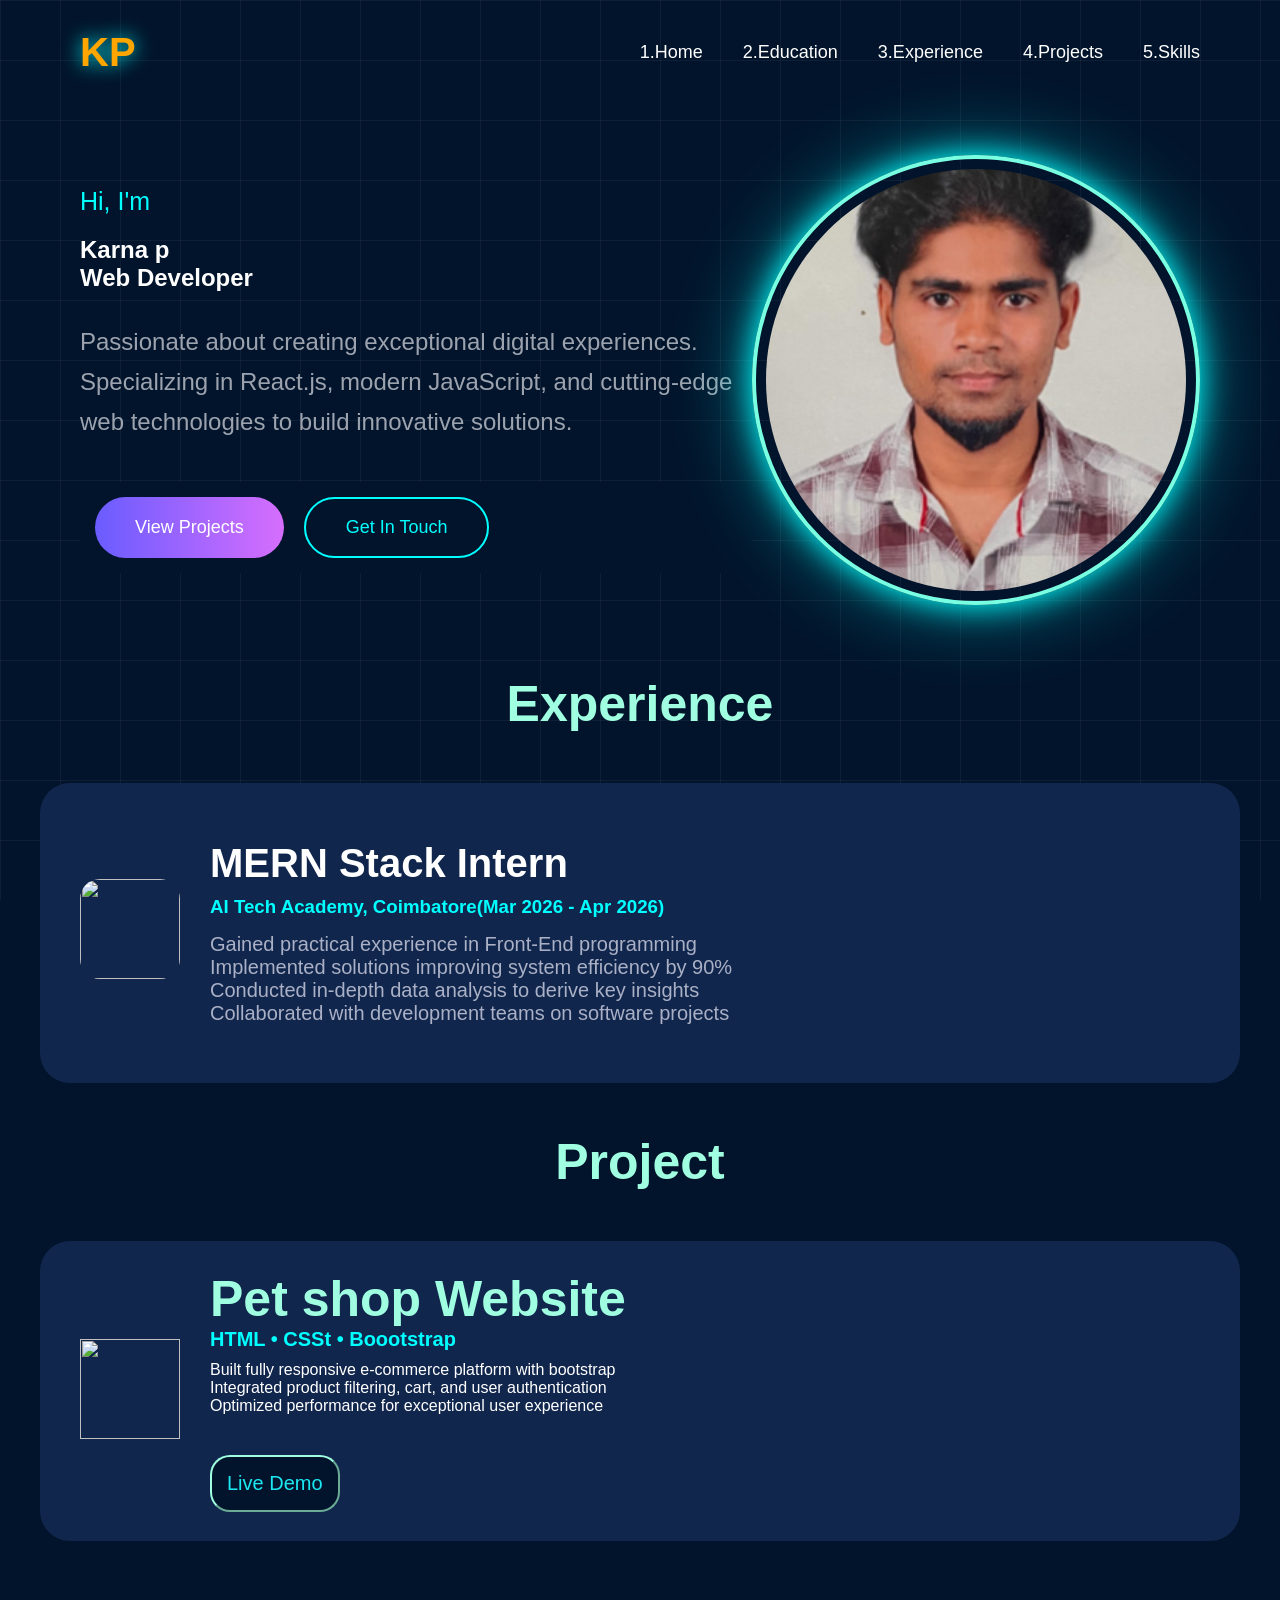
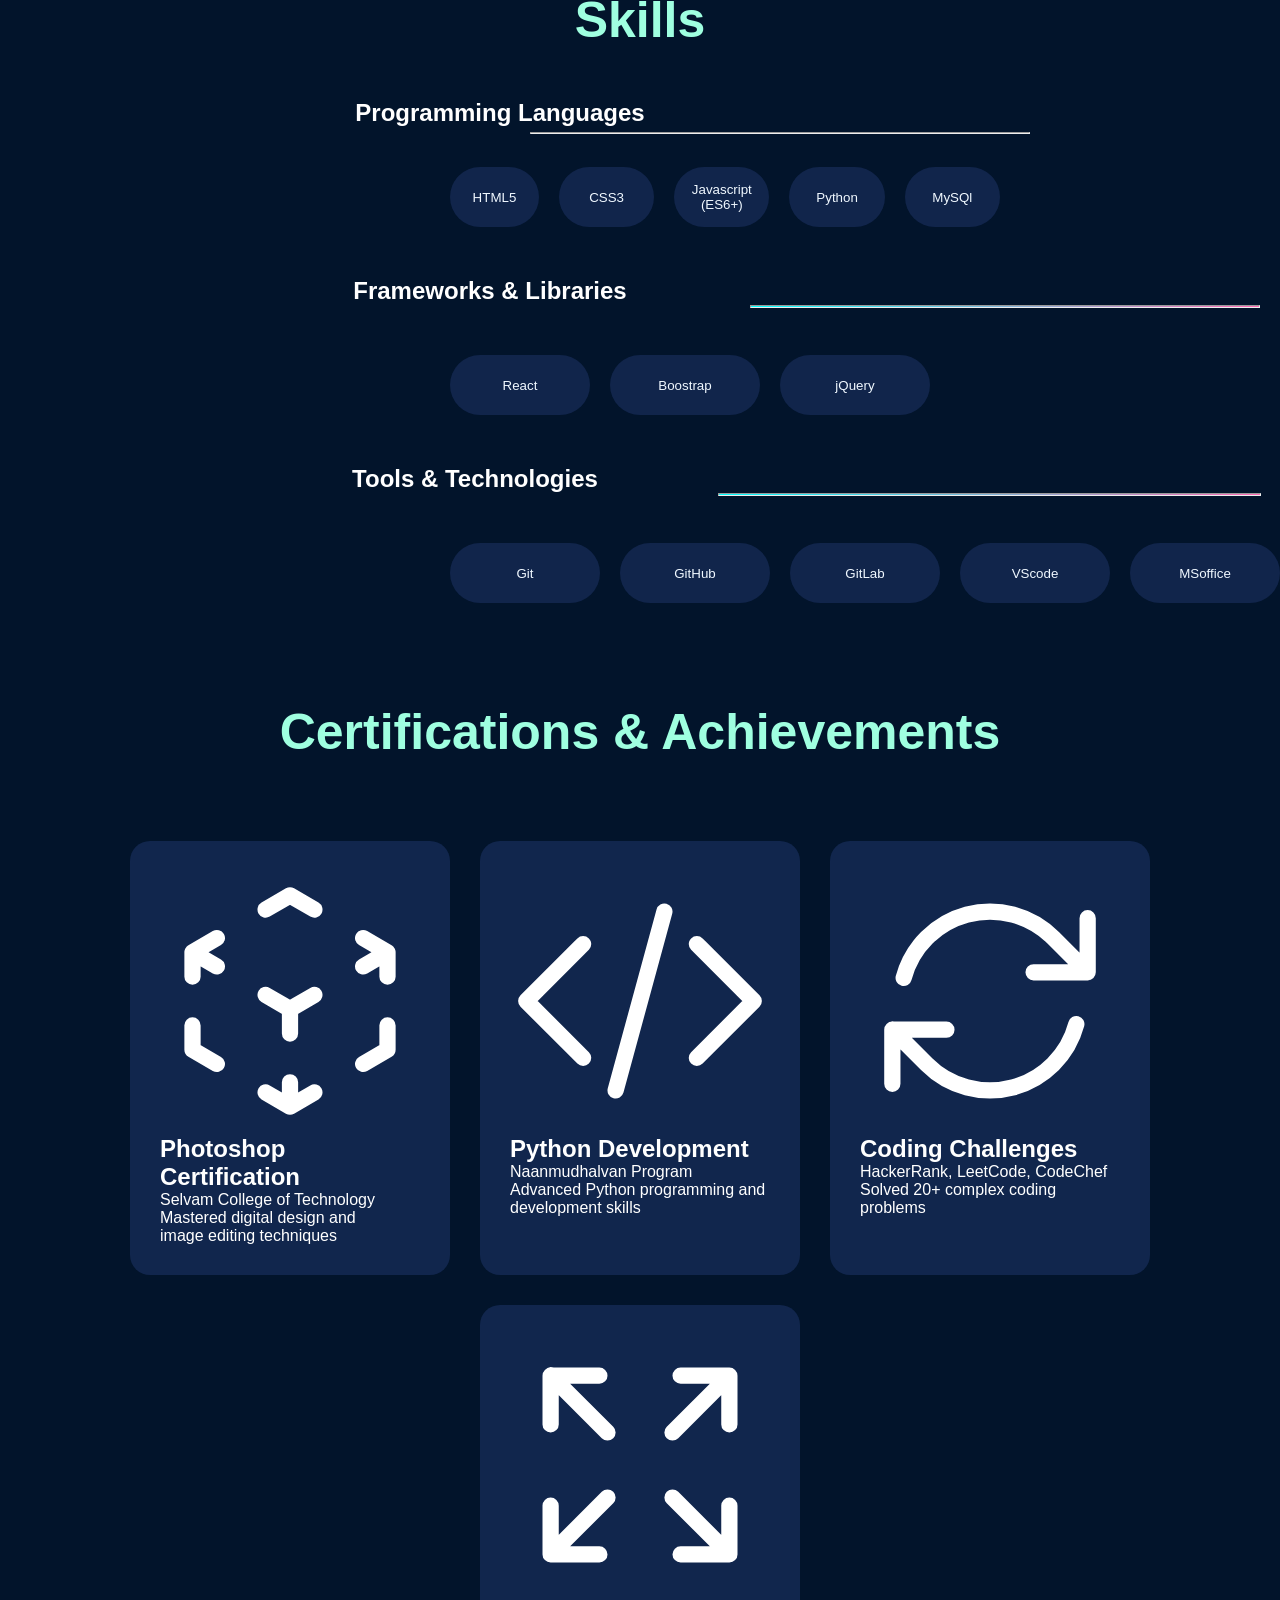
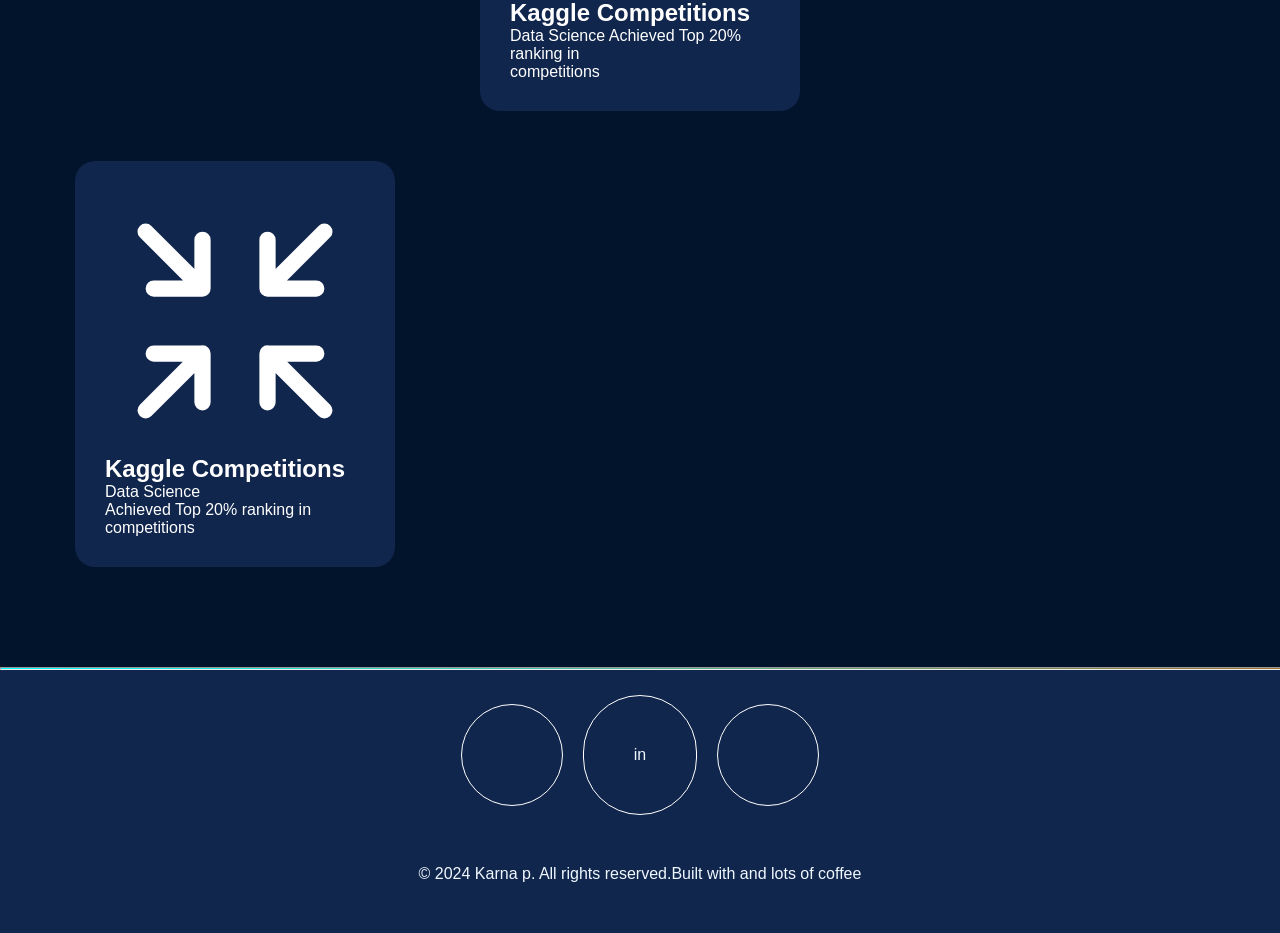
==== portofoli.html @ d0af8a77 "first commit" ====
<!DOCTYPE html>
<html lang="en">

<head>
  <meta charset="UTF-8">
  <meta name="viewport" content="width=device-width, initial-scale=1.0">

  <title>Portfolio</title>
  <link rel="stylesheet" href="https://cdnjs.cloudflare.com/ajax/libs/font-awesome/7.0.1/css/all.min.css" integrity="sha512-2SwdPD6INVrV/lHTZbO2nodKhrnDdJK9/kg2XD1r9uGqPo1cUbujc+IYdlYdEErWNu69gVcYgdxlmVmzTWnetw==" crossorigin="anonymous" referrerpolicy="no-referrer" />
  <link rel="stylesheet" href="style.css">
</head>

<body>

  <header>

    <div class="logo">KP</div>

    <nav>
      <a href="">1.Home</a>
      <a href="">2.Education</a>
      <a href="#class-1">3.Experience</a>
      <a href="#class-2">4.Projects</a>
      <a href="#class-3">5.Skills</a>
    </nav>

  </header>

  <section class="hero">

    <div class="Left">

      <p class="hello">Hi, I'm</p>

      <h1>Karna p</h1>

      <h2>Web Developer</h2>

      <p class="desc">
        Passionate about creating exceptional digital experiences.
        Specializing in React.js, modern JavaScript, and cutting-edge web technologies to build innovative solutions.
      </p>

      <div class="buttons">
         
        <button class="btn1">View Projects</button>

        <button class="btn2">Get In Touch</button>
        
      </div>

    </div>

    <div class="right">

      <div class="image-box">
        <img src="img.png" alt="">
      </div>

    </div>
  </section>
  <div id="class-1">
    <h1 class="demo">Experience</h1>
</div>
     <div class="border">
  <div class="logo">
    <img src="https://cdn.vectorstock.com/i/1000v/04/44/letter-js-logo-design-template-j-s-vector-40700444.jpg">
  </div>

  <div class="text-area">
    <h2>MERN Stack Intern</h2>
    <h3>AI Tech Academy, Coimbatore(Mar 2026 - Apr 2026) </h3>
    <p>Gained practical experience in Front-End programming</p>
    <p>Implemented solutions improving system efficiency by 90%</p>
    <p>Conducted in-depth data analysis to derive key insights</p>
    <p>Collaborated with development teams on software projects</p>
  </div>
</div>
<div id="class-2">
<h1 class="layer">Project</h1>
</div>
  <div class="liner">
    <div class="mortal">
       <div class="pic">
      <img src="https://t3.ftcdn.net/jpg/01/36/29/28/360_F_136292850_Jv9Vtxyargq6AMBst4kbST3nQ4gixiq6.jpg" height="100px" width="100px">
    </div>
      <div class="text-format">
      <h1>Pet shop Website</h1>
    <h2>HTML • CSSt • Boootstrap</h2>
    <p>Built fully responsive e-commerce platform with bootstrap</p>
    <p>Integrated product filtering, cart, and user authentication</p>
    <p>Optimized performance for exceptional user experience</p>
    <button class="buttons">Live Demo</button>
    </div>
    </div>
  </div>
  <div id="class-3">
  <h1 class="Development">Skills</h1>
  </div>
  <div class="final">
    <h2 class="value">Programming Languages</h2>
    <hr class="line">
    
  <div class="cornor">
   <button class="cornor1">HTML5</button ><button class="cornor2">CSS3</button><button class="cornor3">Javascript (ES6+)</button><button class="cornor4">Python</button><button class="cornor5">MySQl</button>
  </div>
  </div>
  <div>
  <h2 class="finish">Frameworks & Libraries</h2><hr class="point">
  <div class="overall">
  <button class="number1">React</button><button class="number2">Boostrap</button><button class="number3">jQuery</button>
  </div>
</div>

  <h2 class="endline">Tools & Technologies</h2><hr class="topline">
  <div class="last">
    <button class="method1">Git</button><button class="method2">GitHub</button><button class="method3">GitLab</button><button class="method4">VScode</button><button class="method5">MSoffice</button>
  </div>
<h1 class="certificate">Certifications & Achievements</h1>


<div class="final-update">
<div class="closecall"><svg xmlns="http://www.w3.org/2000/svg" fill="none" viewBox="0 0 24 24" stroke-width="1.5" stroke="currentColor" class="size-6">
  <path stroke-linecap="round" stroke-linejoin="round" d="m21 7.5-2.25-1.313M21 7.5v2.25m0-2.25-2.25 1.313M3 7.5l2.25-1.313M3 7.5l2.25 1.313M3 7.5v2.25m9 3 2.25-1.313M12 12.75l-2.25-1.313M12 12.75V15m0 6.75 2.25-1.313M12 21.75V19.5m0 2.25-2.25-1.313m0-16.875L12 2.25l2.25 1.313M21 14.25v2.25l-2.25 1.313m-13.5 0L3 16.5v-2.25" />
</svg>

<h2 class="Edit">Photoshop <br> Certification</h2>
<p>Selvam College of Technology <br>
Mastered digital design and <br> image editing techniques</p>
</div>

<div class="endcall">
  <svg xmlns="http://www.w3.org/2000/svg" fill="none" viewBox="0 0 24 24" stroke-width="1.5" stroke="currentColor" class="size-6">
  <path stroke-linecap="round" stroke-linejoin="round" d="M17.25 6.75 22.5 12l-5.25 5.25m-10.5 0L1.5 12l5.25-5.25m7.5-3-4.5 16.5" />
</svg>

<h2>Python Development</h2>
<p>Naanmudhalvan Program <br>
Advanced Python programming and <br> development skills</p>
</div>


<div class="fixcall">
<svg xmlns="http://www.w3.org/2000/svg" fill="none" viewBox="0 0 24 24" stroke-width="1.5" stroke="currentColor" class="size-6">
  <path stroke-linecap="round" stroke-linejoin="round" d="M16.023 9.348h4.992v-.001M2.985 19.644v-4.992m0 0h4.992m-4.993 0 3.181 3.183a8.25 8.25 0 0 0 13.803-3.7M4.031 9.865a8.25 8.25 0 0 1 13.803-3.7l3.181 3.182m0-4.991v4.99" />
</svg>
<h2>Coding Challenges</h2>
<p>HackerRank, LeetCode, CodeChef <br>
Solved 20+ complex coding <br> problems</p>
</div>
<div class="completed">
<svg xmlns="http://www.w3.org/2000/svg" fill="none" viewBox="0 0 24 24" stroke-width="1.5" stroke="currentColor" class="size-6">
  <path stroke-linecap="round" stroke-linejoin="round" d="M3.75 3.75v4.5m0-4.5h4.5m-4.5 0L9 9M3.75 20.25v-4.5m0 4.5h4.5m-4.5 0L9 15M20.25 3.75h-4.5m4.5 0v4.5m0-4.5L15 9m5.25 11.25h-4.5m4.5 0v-4.5m0 4.5L15 15" />
</svg>
<h2>Kaggle Competitions</h2>
<p>Data Science
Achieved Top 20% ranking in <br> competitions</p>
</div>
</div>
<div class="endup">
  <svg xmlns="http://www.w3.org/2000/svg" fill="none" viewBox="0 0 24 24" stroke-width="1.5" stroke="currentColor" class="size-6">
  <path stroke-linecap="round" stroke-linejoin="round" d="M9 9V4.5M9 9H4.5M9 9 3.75 3.75M9 15v4.5M9 15H4.5M9 15l-5.25 5.25M15 9h4.5M15 9V4.5M15 9l5.25-5.25M15 15h4.5M15 15v4.5m0-4.5 5.25 5.25" />
</svg>
  <h2>Kaggle Competitions</h2>
  <p>Data Science <br>
Achieved Top 20% ranking in <br> competitions</p>
</div>
<hr class="border-line">
<div class="special-closeup">
 
 <div class="meassage">
  <i class="fa-regular fa-envelope"></i>
 </div>
 <div class="apple">
  <P>in</P>
 </div>
 <div class="hithub">
  <i class="fa-brands fa-github"></i>
 </div> 
</div>
<div class="footer">
  <p>© 2024 Karna p. All rights reserved. 
<br><div><i class="fa-solid fa-heart"></i></div>
Built with  and lots of coffee</p>
</div>
</body>

</html>
---- style.css ----
*{
  margin: 0;
  padding: 0;
  box-sizing: border-box;
}

body{
  font-family: Arial;
  background: #02142b;
  color: white;
  min-height: 100vh;
  overflow-x: hidden;
}

/* GRID BACKGROUND */

body::before{
  content: "";
  position: fixed;
  width: 100%;
  height: 100%;

  background-image:
    linear-gradient(rgba(255,255,255,0.05) 1px, transparent 1px),
    linear-gradient(90deg, rgba(255,255,255,0.05) 1px, transparent 1px);

  background-size: 60px 60px;

  z-index: -1;
}

/* HEADER */

header{
  display: flex;
  justify-content: space-between;
  align-items: center;

  padding: 30px 80px;
}

/* LOGO */

.logo{
  font-size: 40px;
  font-weight: bold;

  color: orange;

  text-shadow: 0 0 20px cyan;
}

/* NAVBAR */

nav{
  display: flex;
  gap: 40px;
}

nav a{
  text-decoration: none;
  color: white;
  font-size: 18px;
}

/* HERO */

.hero{
  display: flex;
  justify-content: space-between;
  align-items: center;

  padding: 50px 80px;
}

/* LEFT */

.left{
  width: 50%;
}

.hello{
  color: cyan;
  margin-bottom: 20px;
  font-size: 25px;
}

.left h1{
  font-size: 90px;
  color: #9fffe0;
}

.left h2{
  font-size: 70px;
  color: #8b92b8;
  margin-top: 10px;
}

.desc{
  margin-top: 30px;
  line-height: 40px;
  color: #9ca3af;
  font-size: 24px;
}

/* BUTTONS */

.buttons{
  margin-top: 40px;
  display: flex;
  gap: 20px;
}

.btn1{
  padding: 18px 40px;
  border: none;
  border-radius: 40px;

  background: linear-gradient(to right, #6a5cff, #d66efd);

  color: white;
  font-size: 18px;
}

.btn2{
  padding: 18px 40px;

  border-radius: 40px;
  border: 2px solid cyan;

  background: transparent;

  color: cyan;
  font-size: 18px;
}

/* RIGHT */

.right{
  width: 40%;
  display: flex;
  justify-content: center;
}

/* IMAGE */

.image-box{
  width: 450px;
  height: 450px;

  border-radius: 50%;

  padding: 10px;

  border: 4px solid #79ffe1;

  box-shadow:
    0 0 30px cyan,
    0 0 80px rgba(0,255,255,0.5);
}

.image-box img{
  width: 100%;
  height: 100%;
  object-fit: cover;

  border-radius: 50%;
}


.demo{
  text-align: center;
  color: #9fffe0;
  justify-content: center;
  align-items: center;
  font: bold;
  font-size:50px;
  margin-top: 20px;
  margin-bottom: 50px;
  
}

.border{
  background: #11264d;
  border-radius: 30px;
  padding: 40px;
  display: flex;
  align-items: center;
  gap: 30px;
  width: 1200px;
  margin: 50px auto;
  height: 300px;
}

.logo img{
  width: 100px;
  height: 100px;
  border-radius: 20px;
  object-fit: cover;
}

.text-area h2{
  font-size: 40px;
  margin-bottom: 10px;
}

.text-area h3{
  color: cyan;
  margin-bottom: 15px;
}

.text-area p{
  color: #aab0c5;
  font-size: 20px;
}

.layer{
   text-align: center;
  color: #9fffe0;
  justify-content: center;
  align-items: center;
  font: bold;
  font-size:50px;
  margin-top: 20px;
  margin-bottom: 50px;
}

.mortal{
   background: #11264d;
  border-radius: 30px;
  padding: 40px;
  display: flex;
  align-items: center;
  gap: 30px;
  width: 1200px;
  margin: 50px auto;
  height: 300px;
}

.text-format h1{
  color: #9fffe0;
  font: bold;
  font-size:50px;
}
.text-format h2{
  font-size: 20px;
  margin-bottom: 10px;
  color: aqua;
}
.buttons{
  color:rgb(28, 232, 243);
  font:bold;
  padding: 15px;
  border-radius: 20px;
  border-color: #9fffe0;
  font-size: 20px;
  background-color: #02142b;
}
.Development{
  text-align: center;
  color: #9fffe0;
  justify-content: center;
  align-items: center;
  font: bold;
  font-size:50px;
  margin-top: 20px;
  margin-bottom: 50px;
}

.final{
  margin-right: 280px;
}

.value{
  align-items: center;
  justify-content: center;
  display: flex;
}

.line{
  display: flex;
  background: linear-gradient(to right, cyan, hotpink);
  height: 2px;
  width: 500px;
  position: absolute;
  top: 1732px;
  right: 250px;
}
.cornor{
  margin-top: 40px;
  margin-left: 450px;
  display: flex;
gap: 20px;
align-items: center;
justify-content: center;
}
.cornor1{
  background-color: hsl(219, 64%, 18%);
  color: aliceblue;
  border: 200px;
  border-radius: 100px;
  border-color: #79ffe1;
  width: 140px;
  height: 60px;
  font: 5px;
  font:bold
}
.cornor2{
  background-color: hsl(219, 64%, 18%);
  color: aliceblue;
  border: 200px;
  border-radius: 100px;
  border-color: #79ffe1;
  width: 150px;
  height: 60px;
  font: 5px;
  font:bold
}
.cornor3{
  background-color: hsl(219, 64%, 18%);
  color: aliceblue;
  border: 200px;
  border-radius: 100px;
  border-color: #79ffe1;
  width: 150px;
  height: 60px;
  font: 5px;
  font:bold
}
.cornor4{
  background-color: hsl(219, 64%, 18%);
  color: aliceblue;
  border: 200px;
  border-radius: 100px;
  border-color: #79ffe1;
  width: 150px;
  height: 60px;
  font: 5px;
  font:bold
}
.cornor5{
  background-color: hsl(219, 64%, 18%);
  color: aliceblue;
  border: 200px;
  border-radius: 100px;
  border-color: #79ffe1;
  width: 150px;
  height: 60px;
  font: 5px;
  font:bold
}
.finish{
  align-items: center;
  justify-content: center;
  display: flex;
margin-right:300px;
margin-top: 50px;
}
.point {
  display: flex;
  background: linear-gradient(to right, cyan, hotpink);
  height: 3px;
  width: 510px;
 margin-bottom:15px;
  margin-left:750px;
  position: absolute;

}
.overall{
  margin-left: 450px;
  margin-top: 50px; 
  display: flex;
  gap: 20px;
}
.number1{
background-color: hsl(219, 64%, 18%);
  color: aliceblue;
  border: 200px;
  border-radius: 100px;
  border-color: #79ffe1;
  width: 140px;
  height: 60px;
  font: 5px;
  font:bold;
}
.number2{
background-color: hsl(219, 64%, 18%);
  color: aliceblue;
  border: 200px;
  border-radius: 100px;
  border-color: #79ffe1;
  width: 150px;
  height: 60px;
  font: 5px;
  font:bold;
}
.number3{
background-color: hsl(219, 64%, 18%);
  color: aliceblue;
  border: 200px;
  border-radius: 100px;
  border-color: #79ffe1;
  width: 150px;
  height: 60px;
  font: 5px;
  font:bold
}
.endline{
   align-items: center;
  justify-content: center;
  display: flex;
margin-right:330px;
margin-top: 50px;
}
.topline{
  display: flex;
  background: linear-gradient(to right, cyan, hotpink);
  height: 3px;
  width: 543px;
 margin-bottom: 20px;
  margin-left:718px;
  position: absolute;
}
.last{
   margin-left: 450px;
  margin-top: 50px; 
  display: flex;
  gap: 20px;
}
.method1{
background-color: hsl(219, 64%, 18%);
  color: aliceblue;
  border: 200px;
  border-radius: 100px;
  border-color: #79ffe1;
  width: 150px;
  height: 60px;
  font: 5px;
  font:bold;
}
.method2{
background-color: hsl(219, 64%, 18%);
  color: aliceblue;
  border: 200px;
  border-radius: 100px;
  border-color: #79ffe1;
  width: 150px;
  height: 60px;
  font: 5px;
  font:bold;
}
.method3{
background-color: hsl(219, 64%, 18%);
  color: aliceblue;
  border: 200px;
  border-radius: 100px;
  border-color: #79ffe1;
  width: 150px;
  height: 60px;
  font: 5px;
  font:bold;
}
.method4{
background-color: hsl(219, 64%, 18%);
  color: aliceblue;
  border: 200px;
  border-radius: 100px;
  border-color: #79ffe1;
  width: 150px;
  height: 60px;
  font: 5px;
  font:bold;
}
.method5{
background-color: hsl(219, 64%, 18%);
  color: aliceblue;
  border: 200px;
  border-radius: 100px;
  border-color: #79ffe1;
  width: 150px;
  height: 60px;
  font: 5px;
  font:bold;
}
.certificate{
  text-align: center;
  color: #9fffe0;
  justify-content: center;
  align-items: center;
  font: bold;
  font-size:50px;
  margin-top: 100px;
  margin-bottom: 50px;
}
.final-update{
display: flex;

  justify-content: center;

  gap: 30px;

  flex-wrap: wrap;

  margin-top: 80px;

}
.closecall{
width: 320px;
padding: 30px;
border-radius: 20px;
border: #79ffe1;
background-color: #11264d;
  }
.endcall{
  width: 320px;
padding: 30px;
border-radius: 20px;
border: #79ffe1;
background-color: #11264d;
}
.fixcall{
   width: 320px;
padding: 30px;
border-radius: 20px;
border: #79ffe1;
background-color: #11264d;
}
.completed{
    width: 320px;
padding: 30px;
border-radius: 20px;
border: #79ffe1;
background-color: #11264d;
}
.endup{
   width: 320px;
padding: 30px;
border-radius: 20px;
border: #79ffe1;
background-color: #11264d;
margin-top: 50px;
margin-left: 75px;
}
.border-line{
  background: linear-gradient(to right, cyan, rgb(191, 88, 3));
  height: 3px;
  width: 1512px;
  margin-top: 100px;
}
.special-closeup{
display: flex;
justify-content: center;
align-items: center;
background-color: #11264d;

gap: 20px;

}
.meassage{
  color: aliceblue;
 display: flex;
  padding: 50px;
   border-radius: 100px;
   border: #e2e9e7;
   justify-content: center;
   align-items: center;
 background-color: #11264d;
 border: 1px solid white;
 margin-top: 25px;
}
.apple{
   color: aliceblue;
 display: flex;
  padding: 50px;
   border-radius: 100px;
   border-color: #d6e0dd;
   justify-content: center;
   align-items: center;
 background-color: #11264d;
 border: 1px solid white;
 margin-top: 25px;
}
.hithub{
   color: aliceblue;
 display: flex;
  padding: 50px;
   border-radius: 100px;
   border: #e2e9e7;
   justify-content: center;
   align-items: center;
 background-color: #11264d;
 border: 1px solid white;
 margin-top: 25px;
}
.footer{
  color: aliceblue;
 display: flex;
  padding: 50px;
   
   border: #e2e9e7;
   justify-content: center;
   align-items: center;
 background-color: #11264d;
}
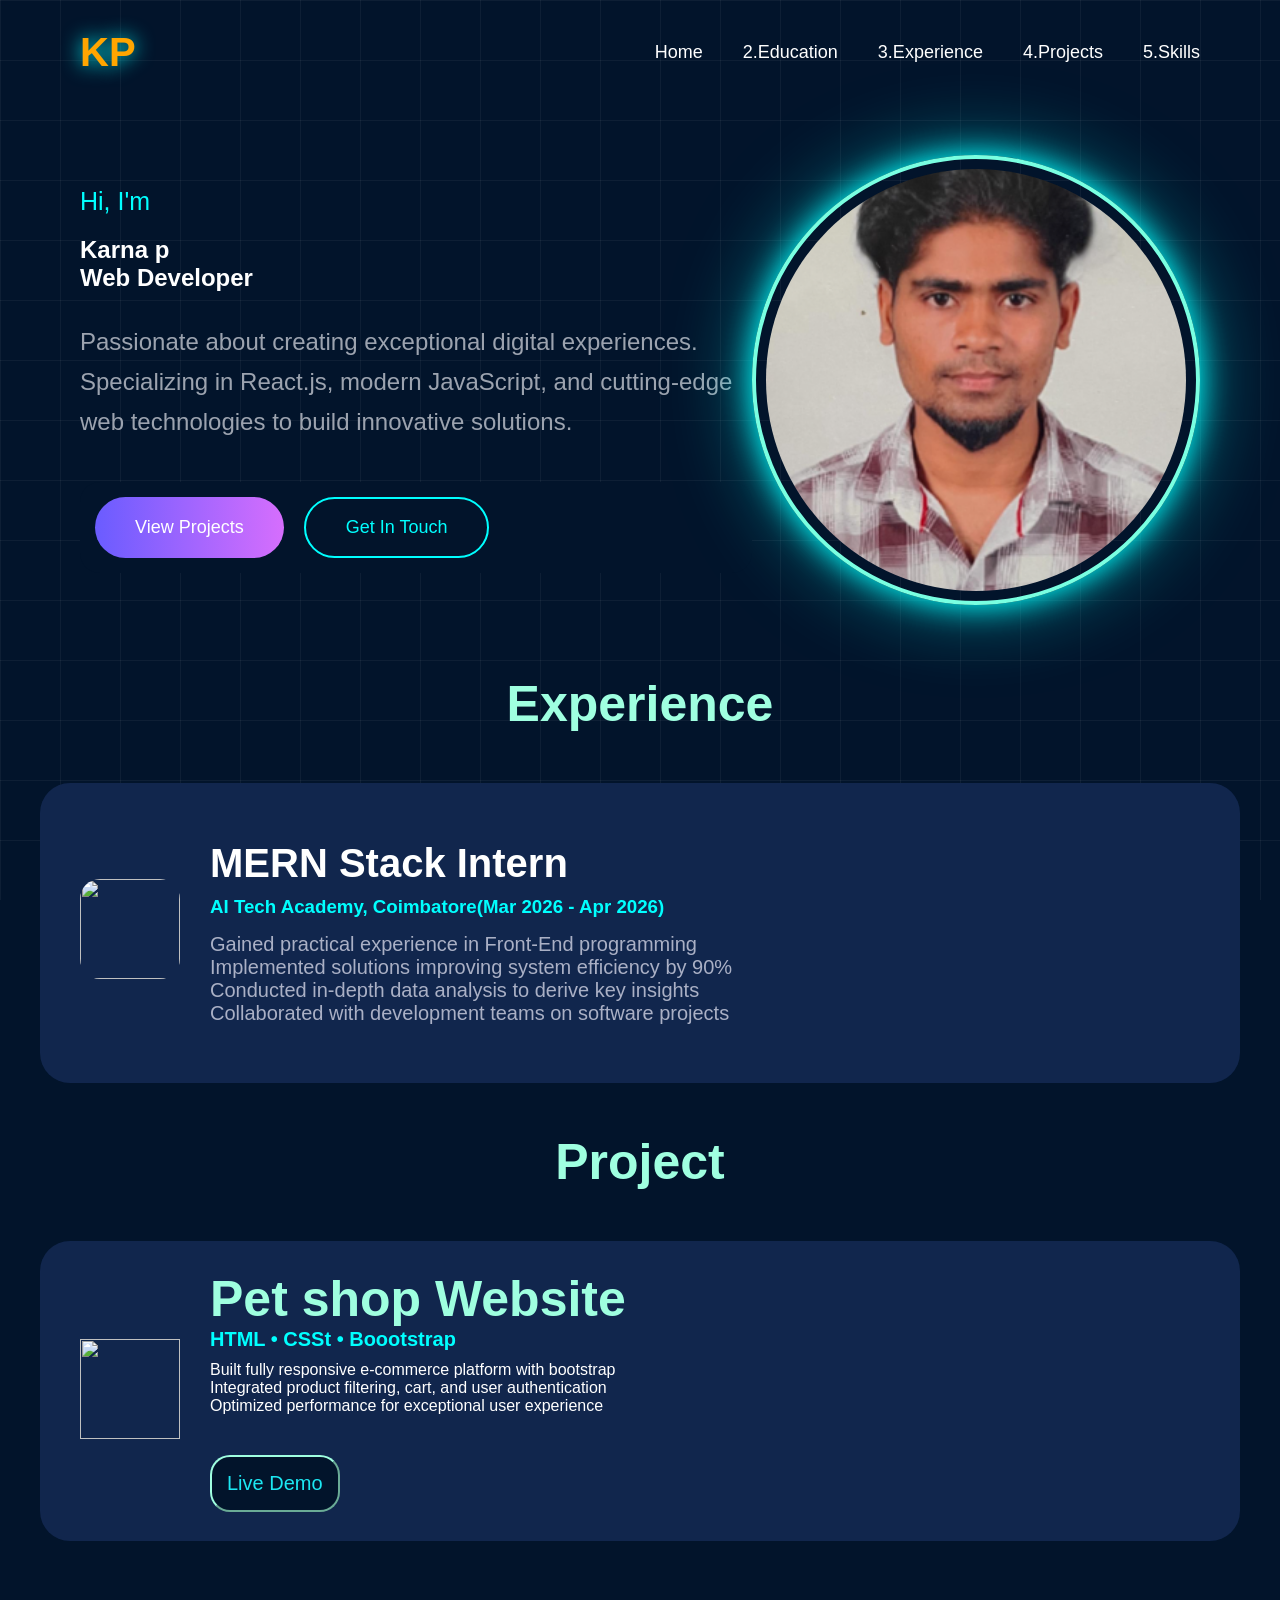
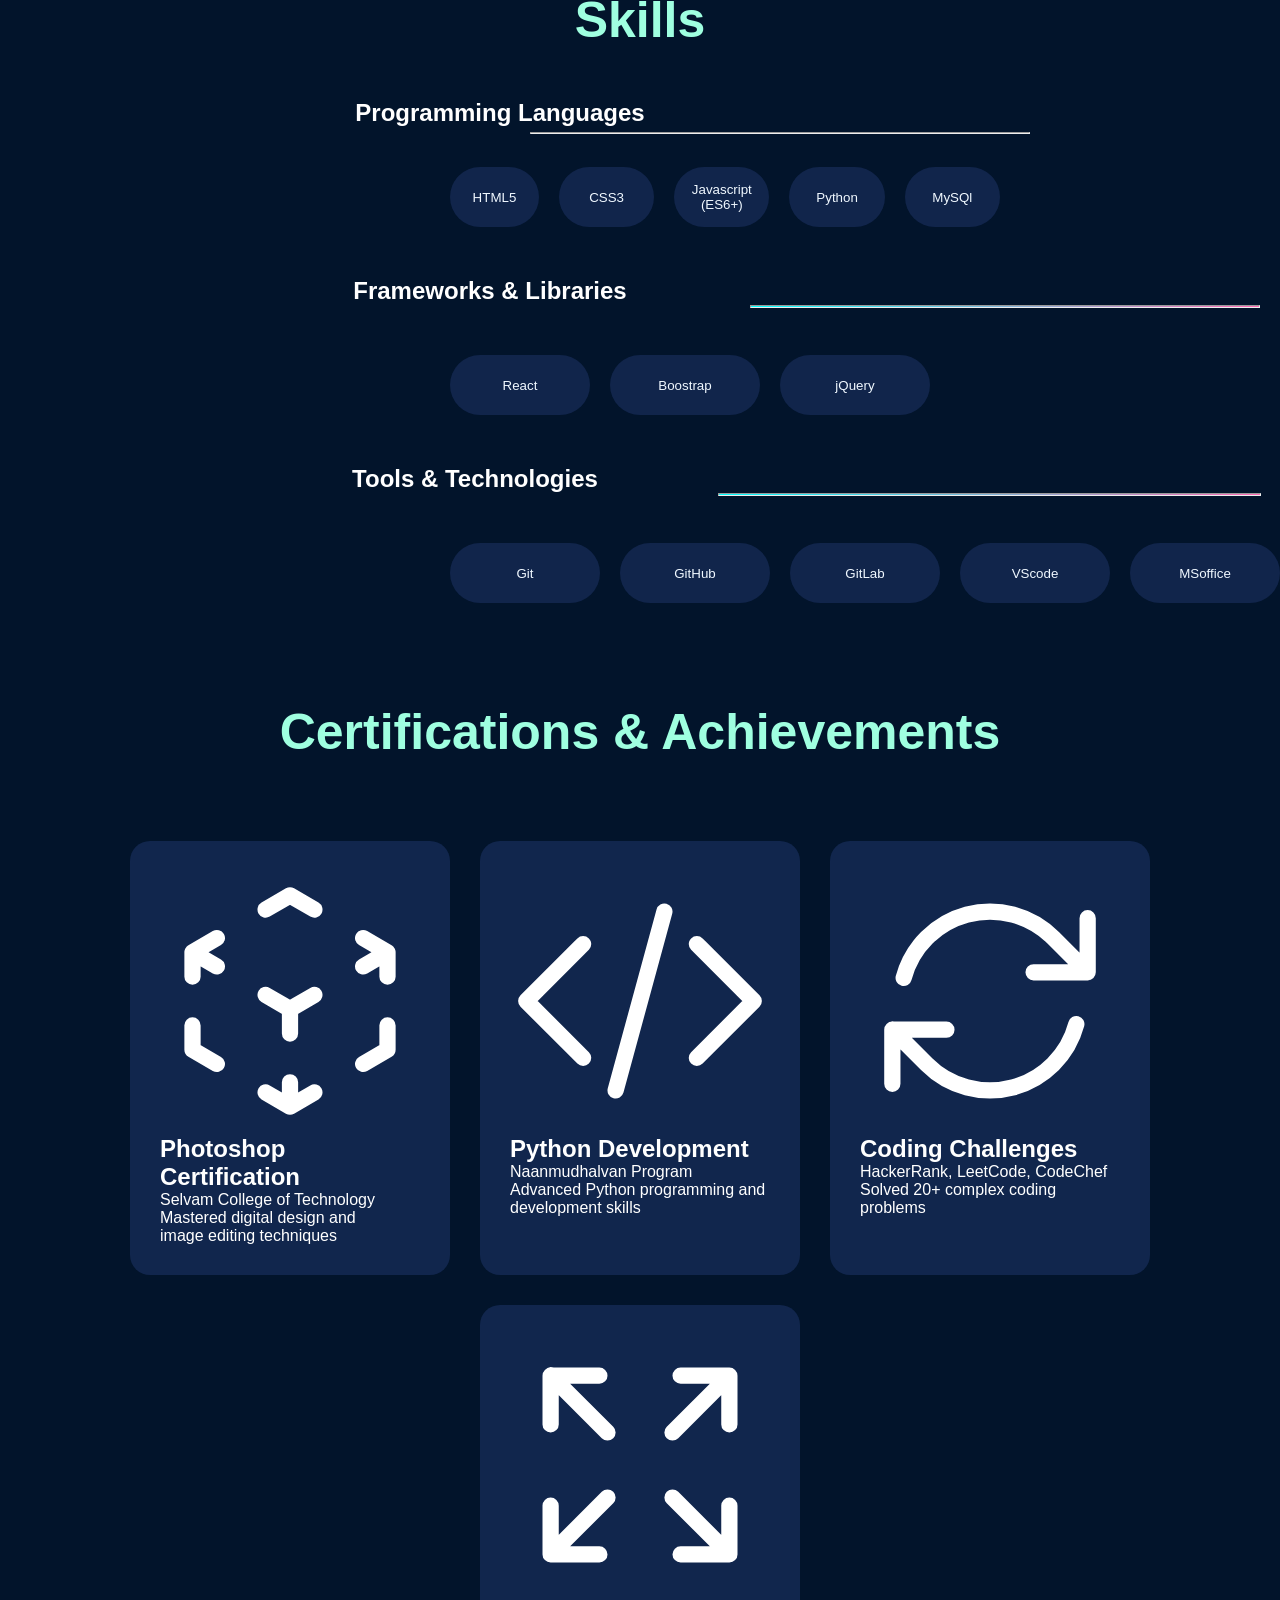
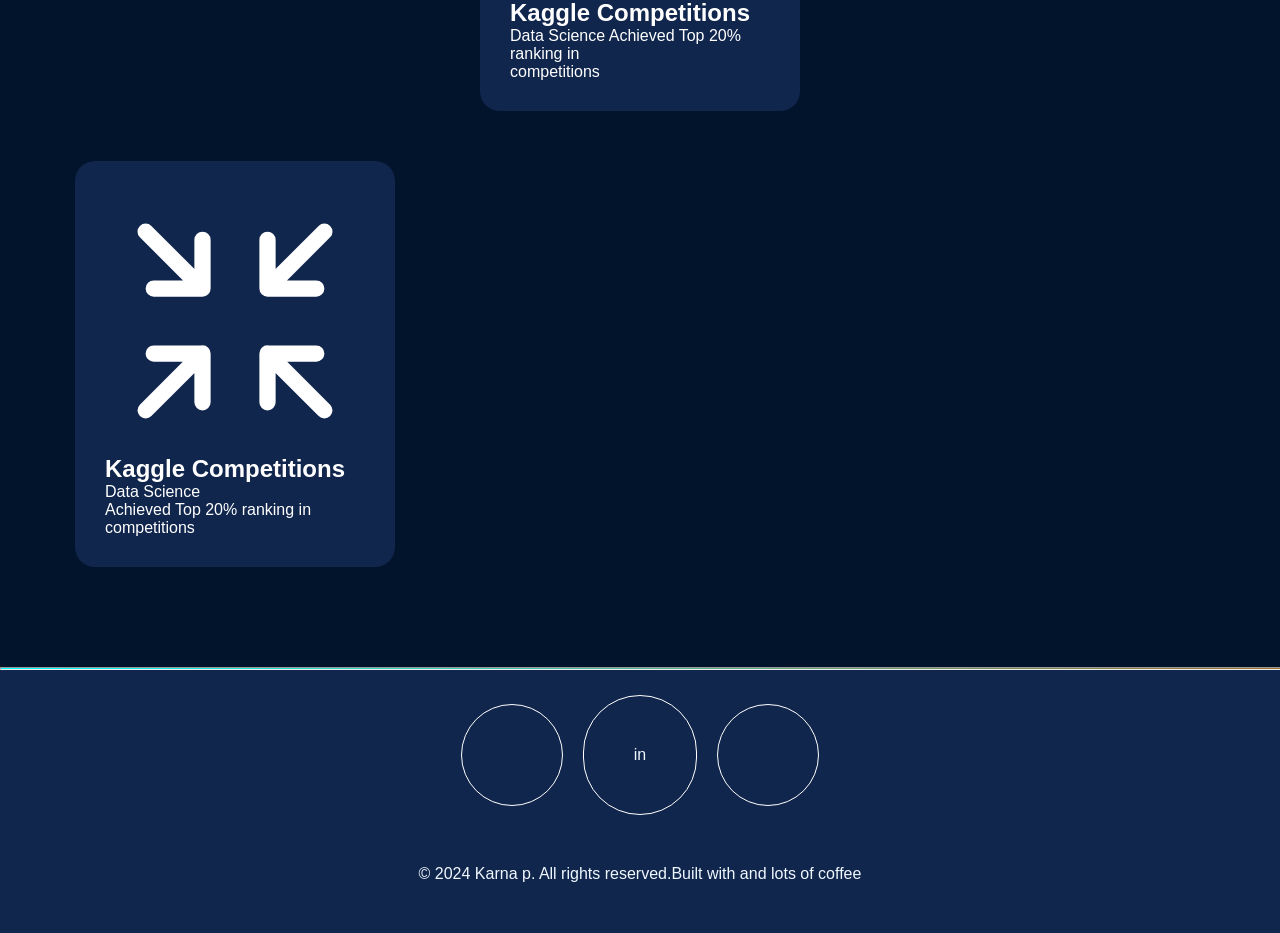
==== commit 55b40331: "changed in html file" ====
--- a/portofoli.html
+++ b/portofoli.html
@@ -17,7 +17,7 @@
     <div class="logo">KP</div>
 
     <nav>
-      <a href="">1.Home</a>
+      <a href="">Home</a>
       <a href="">2.Education</a>
       <a href="#class-1">3.Experience</a>
       <a href="#class-2">4.Projects</a>
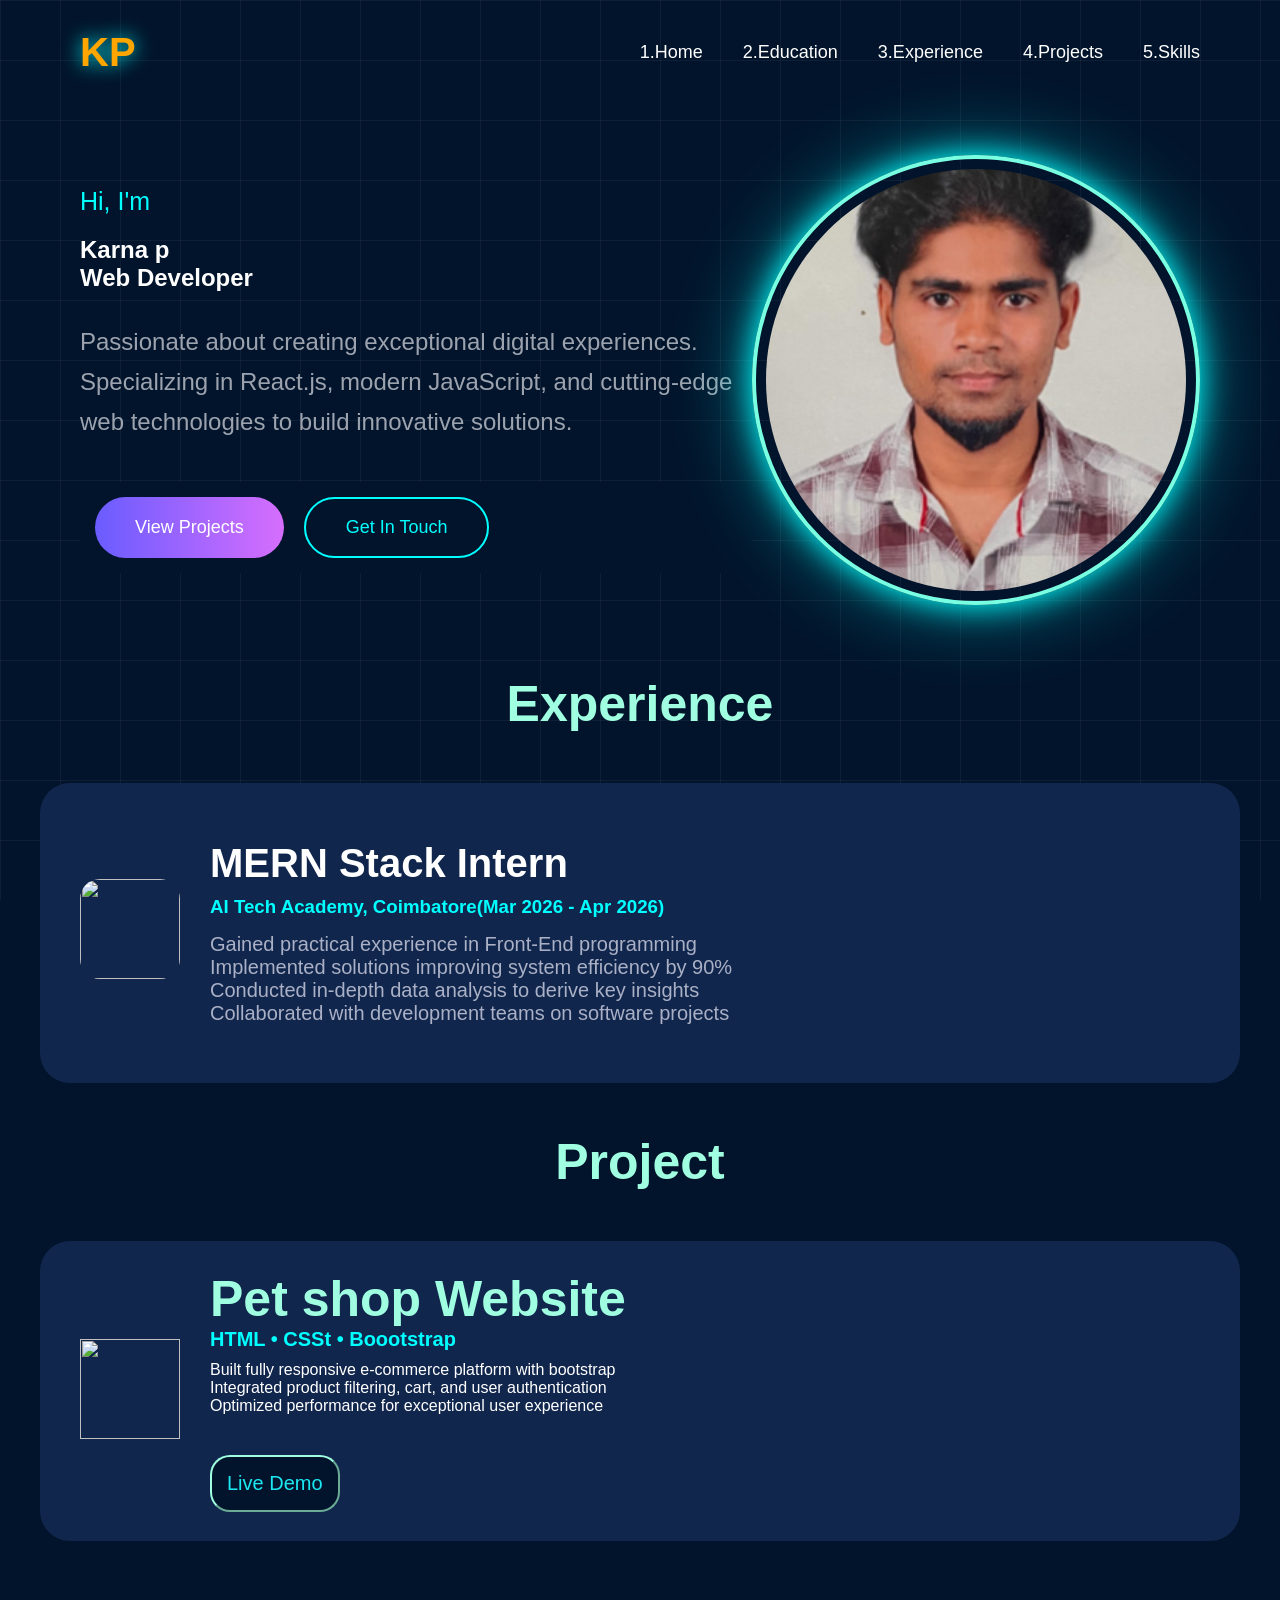
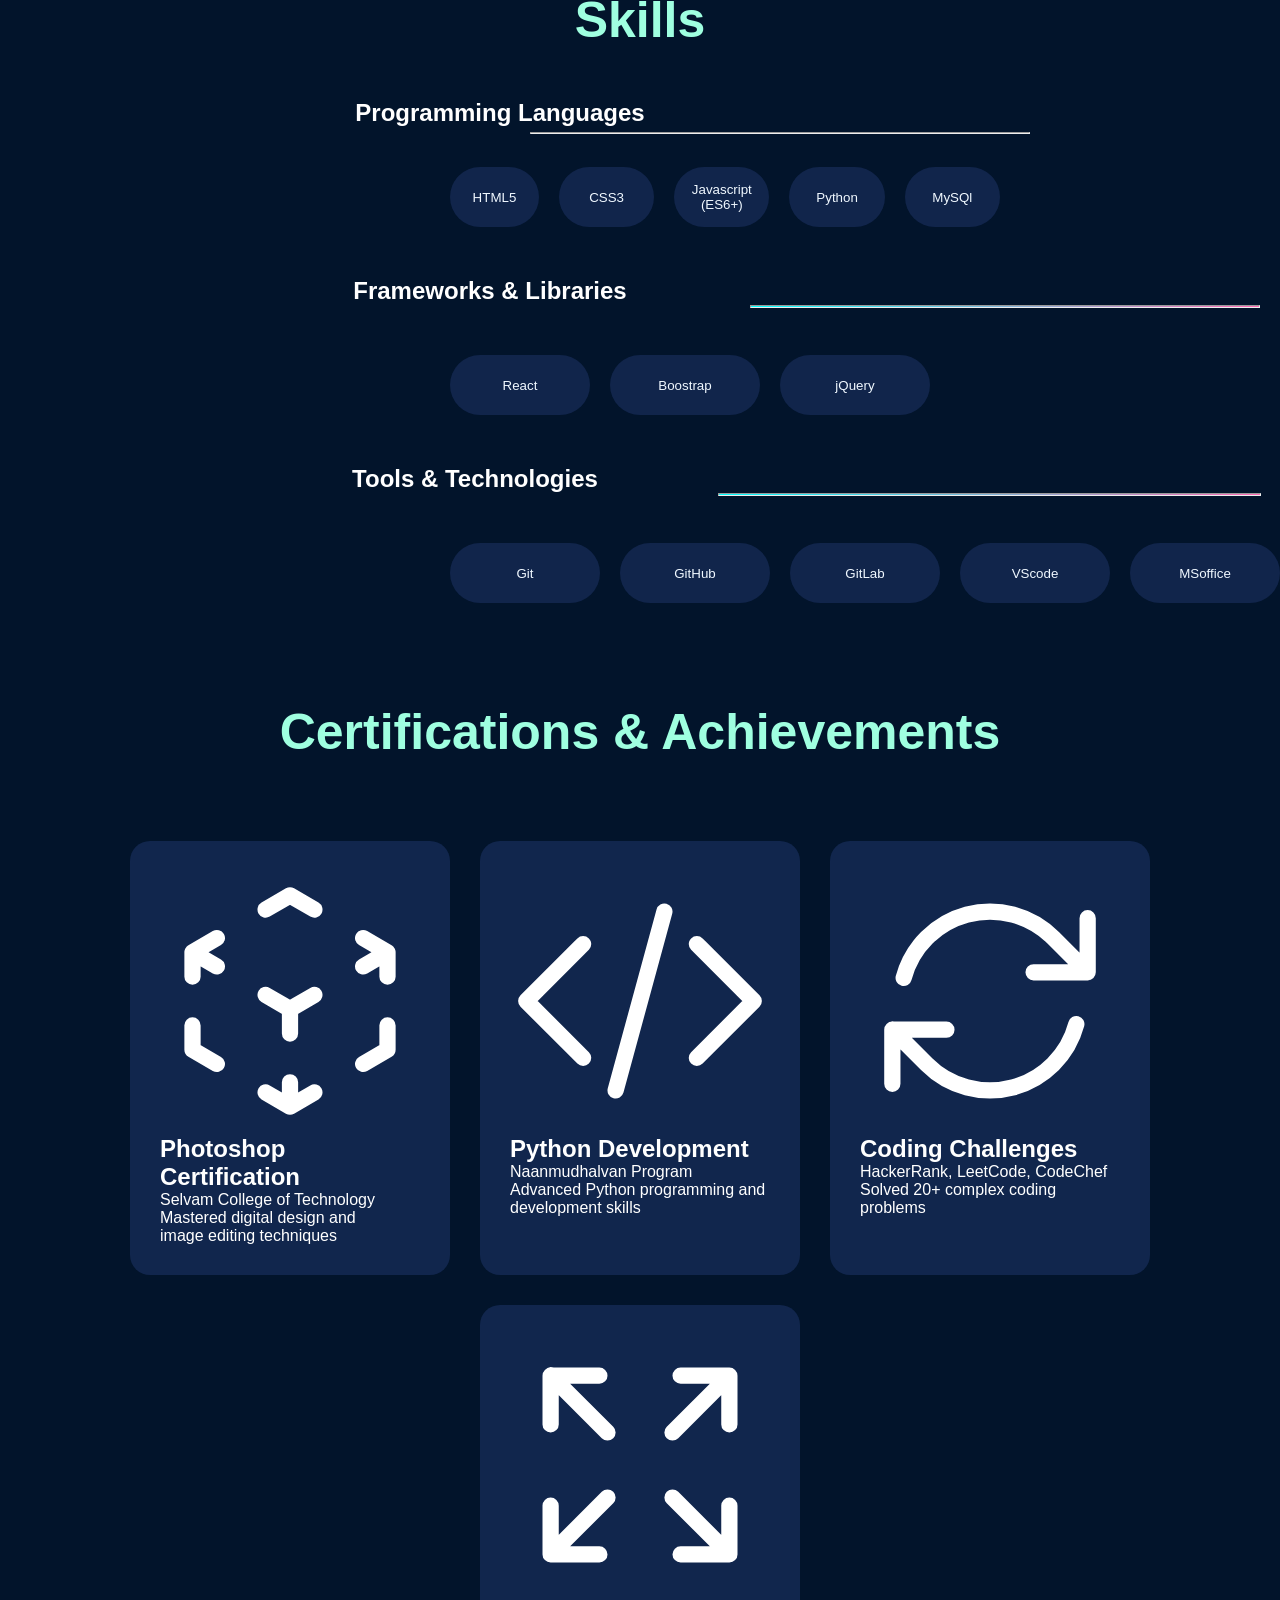
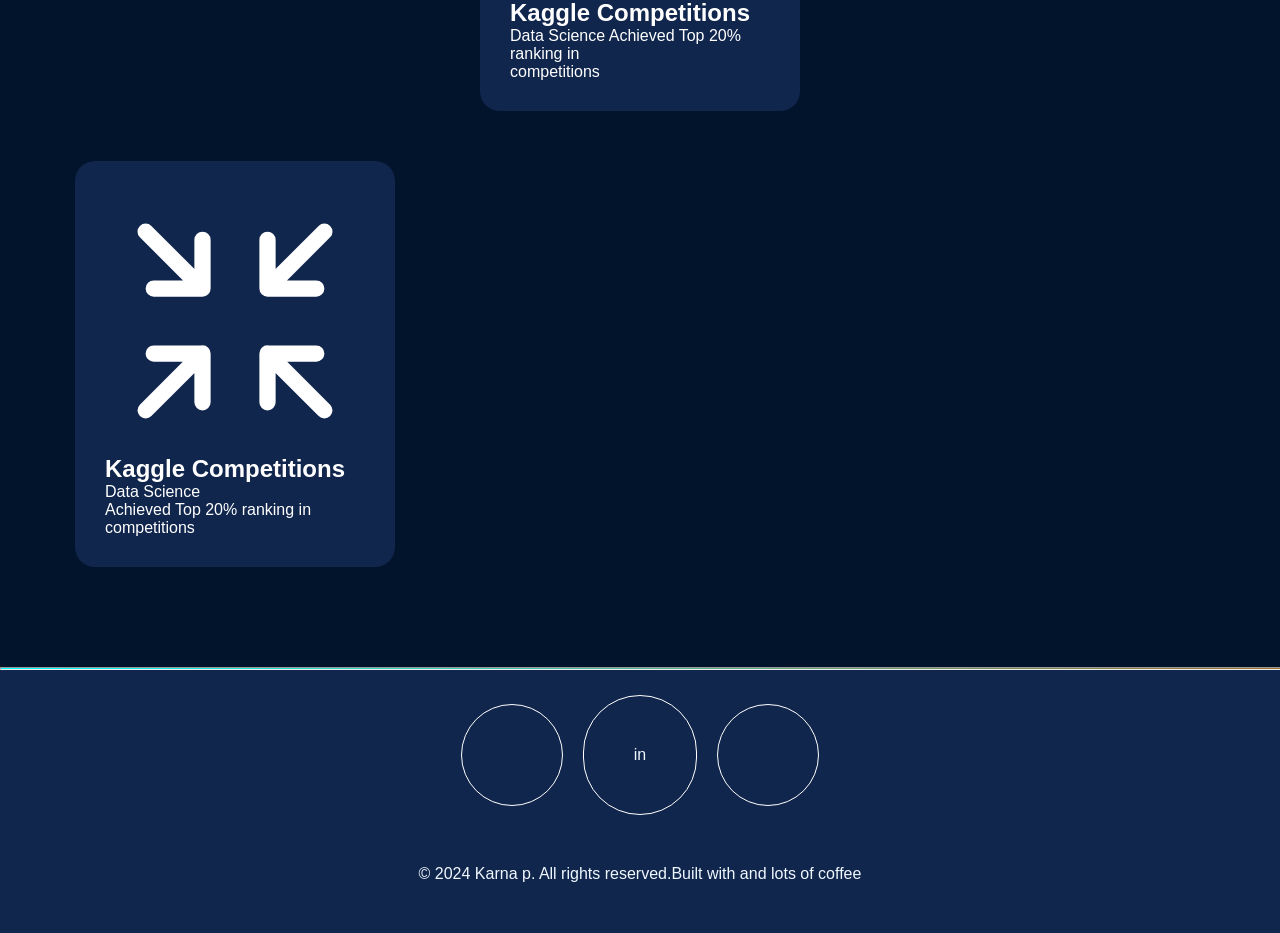
==== commit 705db34c: "Update portofoli.html" ====
--- a/portofoli.html
+++ b/portofoli.html
@@ -17,7 +17,7 @@
     <div class="logo">KP</div>
 
     <nav>
-      <a href="">Home</a>
+      <a href="">1.Home</a>
       <a href="">2.Education</a>
       <a href="#class-1">3.Experience</a>
       <a href="#class-2">4.Projects</a>
